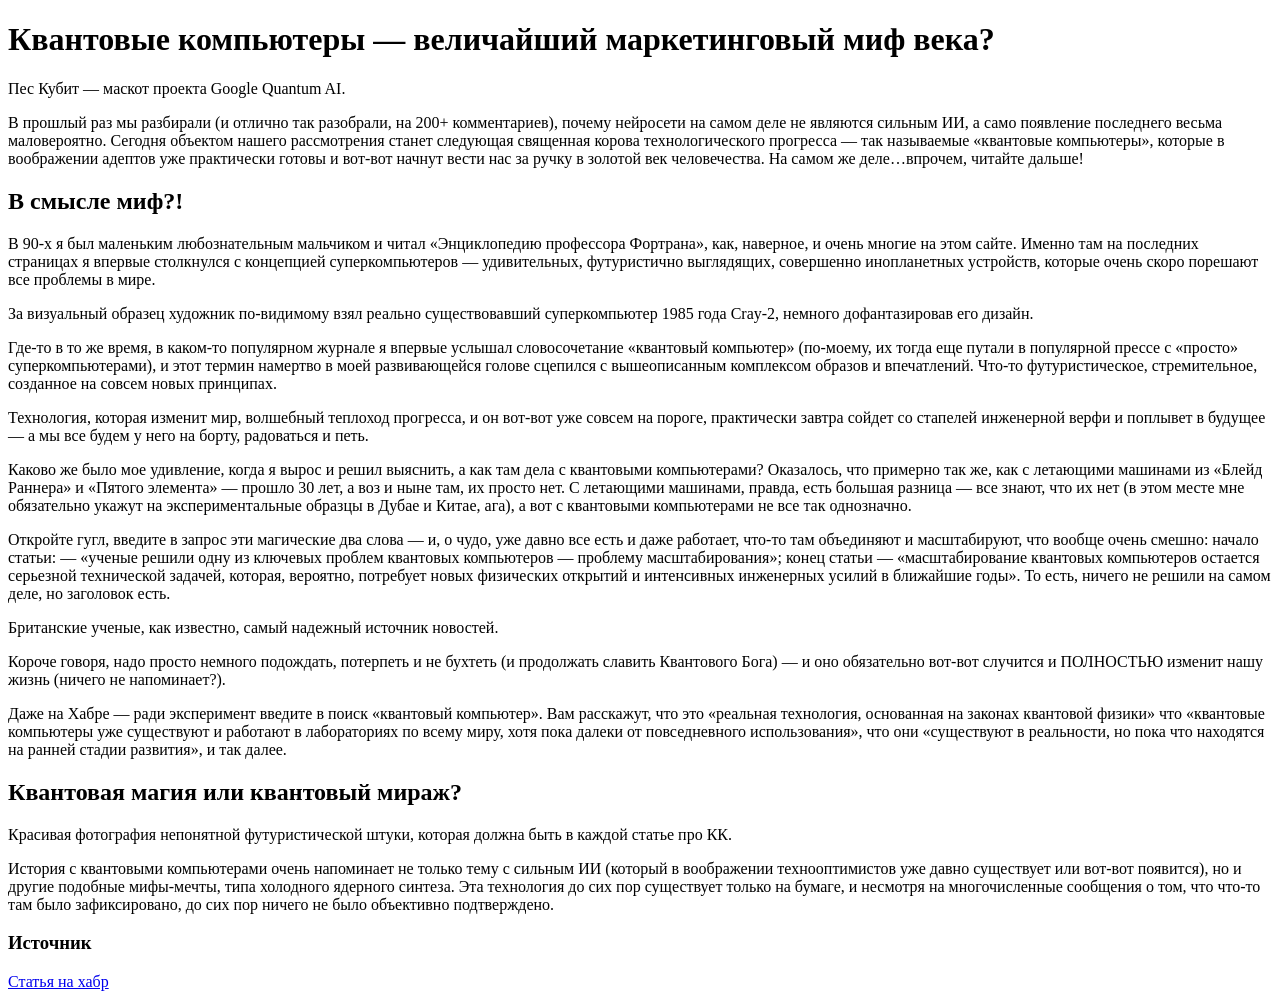
==== index.html @ 7653db8a "кт1" ====
<!DOCTYPE html>
<html lang="en">

<head>
    <meta charset="UTF-8">
    <meta name="viewport" content="width=device-width, initial-scale=1.0">
    <title>Квантовые компьютеры — величайший маркетинговый миф века?</title>
</head>

<body>
    <h1>Квантовые компьютеры — величайший маркетинговый миф века?</h1>
    <p>Пес Кубит — маскот проекта Google Quantum AI.
        <img src="https://habrastorage.org/r/w1560/getpro/habr/upload_files/17c/0e9/f28/17c0e9f281406f726b5bbf9d22a0d4f9.png"
            alt="">
    </p>
    <p>В прошлый раз мы разбирали (и отлично так разобрали, на 200+ комментариев), почему нейросети на самом деле не
        являются сильным ИИ, а само появление последнего весьма маловероятно. Сегодня объектом нашего рассмотрения
        станет следующая священная корова технологического прогресса — так называемые «квантовые компьютеры», которые в
        воображении адептов уже практически готовы и вот-вот начнут вести нас за ручку в золотой век человечества. На
        самом же деле…впрочем, читайте дальше! </p>
    <h2>В смысле миф?!</h2>
    <p>В 90-х я был маленьким любознательным мальчиком и читал «Энциклопедию профессора Фортрана», как, наверное, и
        очень многие на этом сайте. Именно там на последних страницах я впервые столкнулся с концепцией суперкомпьютеров
        — удивительных, футуристично выглядящих, совершенно инопланетных устройств, которые очень скоро порешают все
        проблемы в мире.
    </p>
    <p><img src="https://habrastorage.org/r/w1560/getpro/habr/upload_files/fda/ee0/f52/fdaee0f5239f478772367f78c48e410a.png"
            alt="">За визуальный образец художник по-видимому взял реально существовавший суперкомпьютер 1985 года
        Cray-2, немного дофантазировав его дизайн.</p>
    <p>Где-то в то же время, в каком-то популярном журнале я впервые услышал словосочетание «квантовый компьютер»
        (по-моему, их тогда еще путали в популярной прессе с «просто» суперкомпьютерами), и этот термин намертво в моей
        развивающейся голове сцепился с вышеописанным комплексом образов и впечатлений. Что-то футуристическое,
        стремительное, созданное на совсем новых принципах.</p>
    <p>Технология, которая изменит мир, волшебный теплоход прогресса, и он вот-вот уже совсем на пороге, практически
        завтра сойдет со стапелей инженерной верфи и поплывет в будущее — а мы все будем у него на борту, радоваться и
        петь.</p>
    <p>Каково же было мое удивление, когда я вырос и решил выяснить, а как там дела с квантовыми компьютерами?
        Оказалось, что примерно так же, как с летающими машинами из «Блейд Раннера» и «Пятого элемента» — прошло 30 лет,
        а воз и ныне там, их просто нет. С летающими машинами, правда, есть большая разница — все знают, что их нет (в
        этом месте мне обязательно укажут на экспериментальные образцы в Дубае и Китае, ага), а вот с квантовыми
        компьютерами не все так однозначно.</p>
    <p>Откройте гугл, введите в запрос эти магические два слова — и, о чудо, уже давно все есть и даже работает, что-то
        там объединяют и масштабируют, что вообще очень смешно: начало статьи: — «ученые решили одну из ключевых проблем
        квантовых компьютеров — проблему масштабирования»; конец статьи — «масштабирование квантовых компьютеров
        остается серьезной технической задачей, которая, вероятно, потребует новых физических открытий и интенсивных
        инженерных усилий в ближайшие годы». То есть, ничего не решили на самом деле, но заголовок есть.</p>
    <p><img src="https://habrastorage.org/r/w1560/getpro/habr/upload_files/998/a1f/ade/998a1fade30bd93b6a8f1bf52e4293b5.png"
            alt="">Британские ученые, как известно, самый надежный источник новостей.</p>
    <p>Короче говоря, надо просто немного подождать, потерпеть и не бухтеть (и продолжать славить Квантового Бога) — и
        оно обязательно вот-вот случится и ПОЛНОСТЬЮ изменит нашу жизнь (ничего не напоминает?).</p>
    <p>Даже на Хабре — ради эксперимент введите в поиск «квантовый компьютер». Вам расскажут, что это «реальная
        технология, основанная на законах квантовой физики» что «квантовые компьютеры уже существуют и работают в
        лабораториях по всему миру, хотя пока далеки от повседневного использования», что они «существуют в реальности,
        но пока что находятся на ранней стадии развития», и так далее.</p>
    <h2>Квантовая магия или квантовый мираж?</h2>
    <p><img src="https://habrastorage.org/r/w1560/getpro/habr/upload_files/e3d/b0e/079/e3db0e0792d941aab88fd5722ee96805.png"
            alt="">Красивая фотография непонятной футуристической штуки, которая должна быть в каждой статье про КК.</p>
    <p>История с квантовыми компьютерами очень напоминает не только тему с сильным ИИ (который в воображении
        технооптимистов уже давно существует или вот-вот появится), но и другие подобные мифы-мечты, типа холодного
        ядерного синтеза. Эта технология до сих пор существует только на бумаге, и несмотря на многочисленные сообщения
        о том, что что-то там было зафиксировано, до сих пор ничего не было объективно подтверждено.</p>
    <h3>Источник</h3>
    <a href="https://habr.com/ru/companies/ddosguard/articles/912946/">Статья на хабр</a>
</body>

</html>
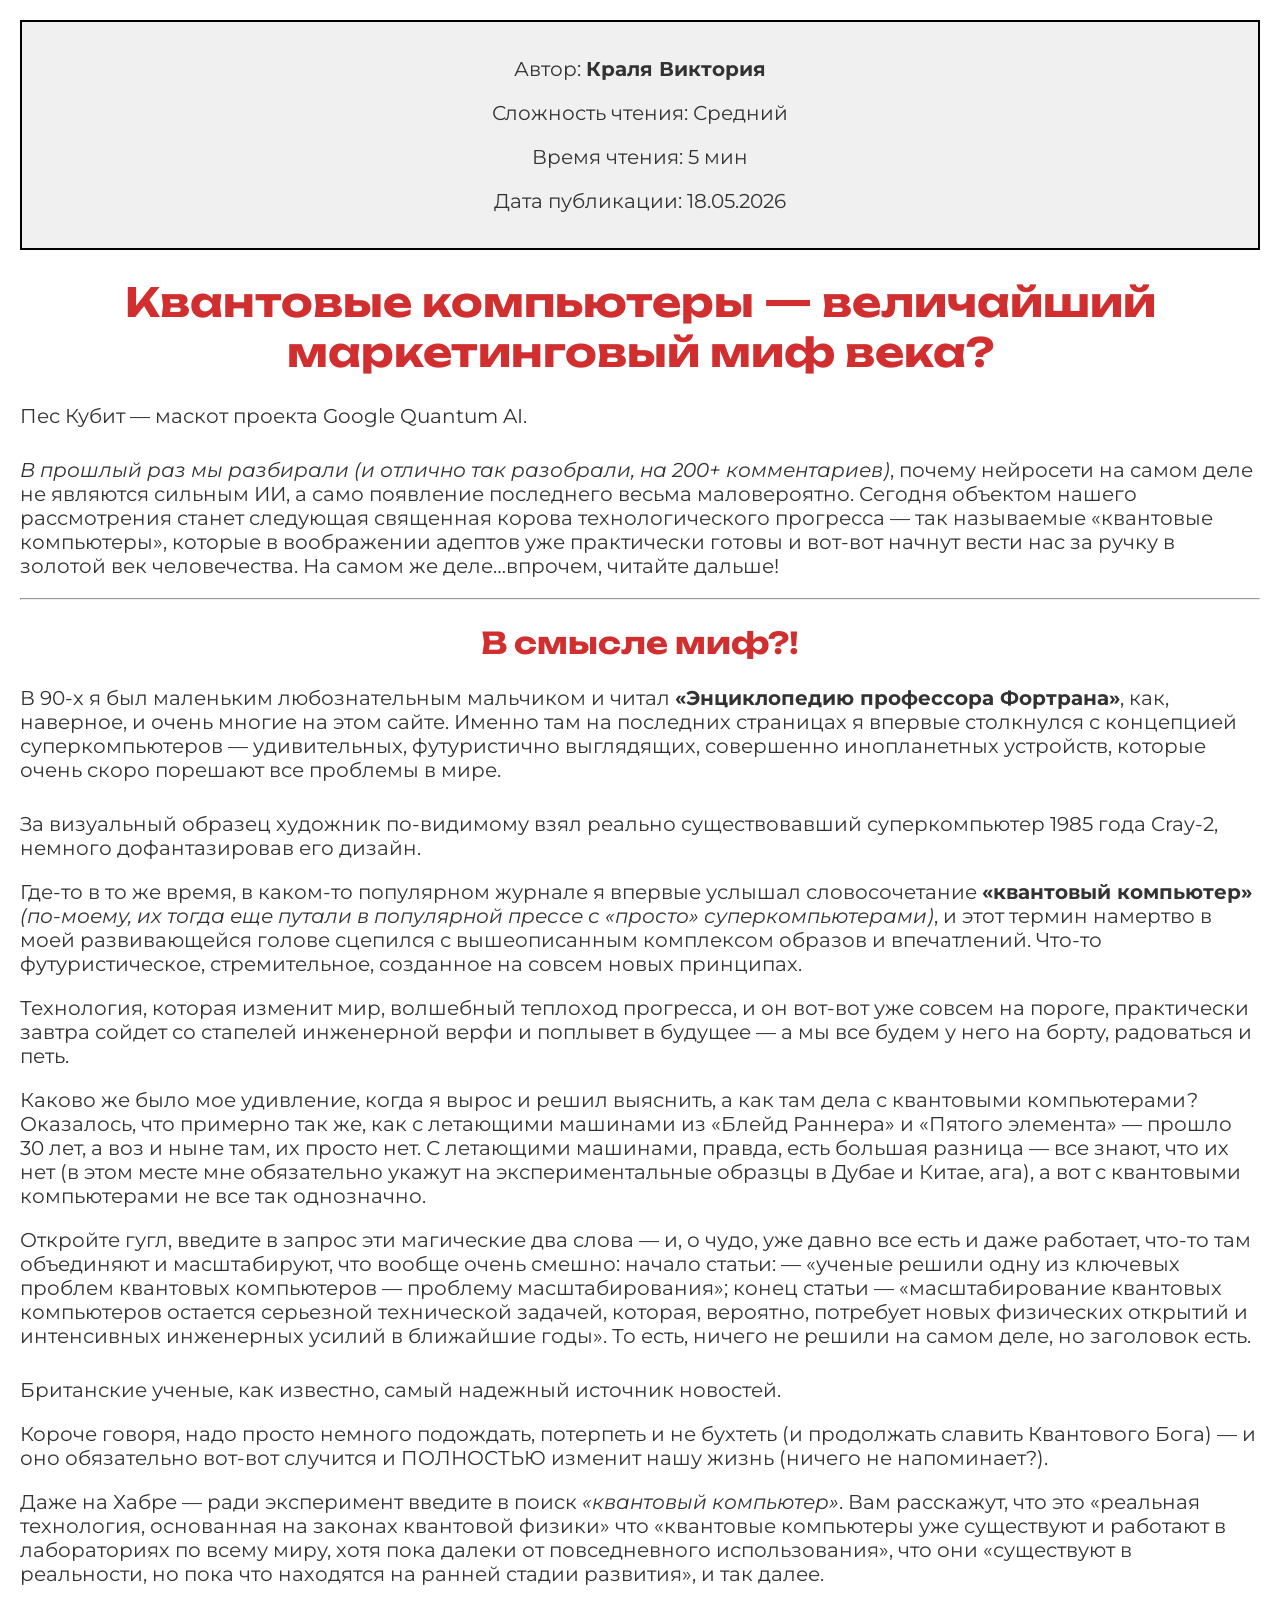
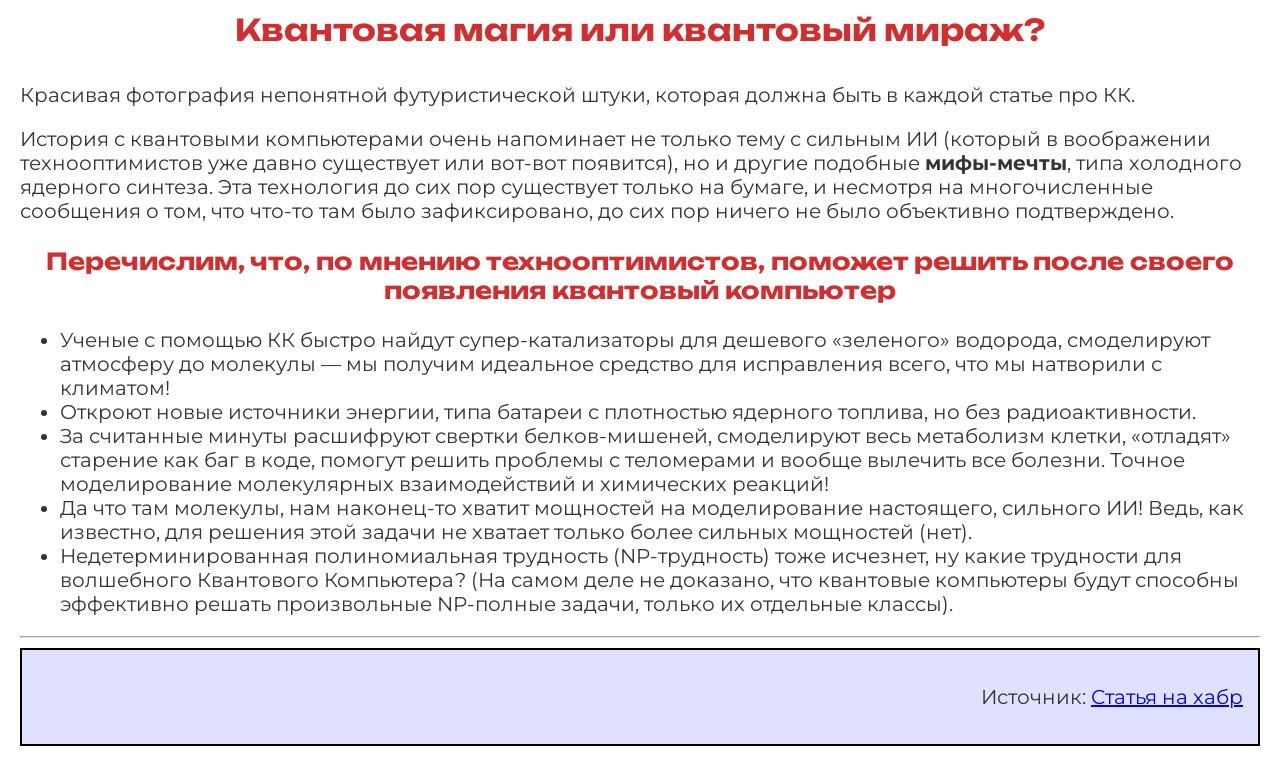
==== commit 9ff30aa7: "кт2" ====
--- a/index.html
+++ b/index.html
@@ -5,21 +5,75 @@
     <meta charset="UTF-8">
     <meta name="viewport" content="width=device-width, initial-scale=1.0">
     <title>Квантовые компьютеры — величайший маркетинговый миф века?</title>
+    <link rel="preconnect" href="https://fonts.googleapis.com">
+    <link rel="preconnect" href="https://fonts.gstatic.com" crossorigin>
+    <link
+        href="https://fonts.googleapis.com/css2?family=Montserrat:ital,wght@0,100..900;1,100..900&family=Unbounded:wght@200..900&display=swap"
+        rel="stylesheet">
+
+    <style>
+        body {
+            background-image: url('https://img.magnific.com/free-vector/abstract-seamless-geometric-shape-lines-pattern-design-background_84443-23990.jpg');
+            background-repeat: repeat;
+            font-family: 'Montserrat', sans-serif;
+            font-size: 20px;
+            color: #333;
+            margin: 0;
+            padding: 20px;
+        }
+        h1,
+        h2,
+        h3 {
+            font-family: 'Unbounded';
+            text-align: center;
+            color: #d12f2f;
+        }
+        header {
+            background-color: #f0f0f0;
+            padding: 15px;
+            text-align: center;
+            border: 2px solid black;
+        }
+        footer {
+            background-color: #e0e0ff;
+            padding: 15px;
+            text-align: right;
+            border: 2px solid black;
+        }
+        img {
+            max-width: 100%;
+            display: block;
+            margin: 10px auto;
+        }
+        .content {
+            background-color: white;
+            padding: 20px;
+        }
+    </style>
 </head>
 
 <body>
+    <header>
+        <p>Автор: <strong>Краля Виктория</strong></p>
+        <p>Сложность чтения: Средний</p>
+        <p>Время чтения: 5 мин</p>
+        <p>Дата публикации: 18.05.2026</p>
+    </header>
     <h1>Квантовые компьютеры — величайший маркетинговый миф века?</h1>
     <p>Пес Кубит — маскот проекта Google Quantum AI.
         <img src="https://habrastorage.org/r/w1560/getpro/habr/upload_files/17c/0e9/f28/17c0e9f281406f726b5bbf9d22a0d4f9.png"
             alt="">
     </p>
-    <p>В прошлый раз мы разбирали (и отлично так разобрали, на 200+ комментариев), почему нейросети на самом деле не
+    <p><i>В прошлый раз мы разбирали (и отлично так разобрали, на 200+ комментариев)</i>, почему нейросети на самом деле
+        не
         являются сильным ИИ, а само появление последнего весьма маловероятно. Сегодня объектом нашего рассмотрения
         станет следующая священная корова технологического прогресса — так называемые «квантовые компьютеры», которые в
         воображении адептов уже практически готовы и вот-вот начнут вести нас за ручку в золотой век человечества. На
         самом же деле…впрочем, читайте дальше! </p>
+    <hr>
     <h2>В смысле миф?!</h2>
-    <p>В 90-х я был маленьким любознательным мальчиком и читал «Энциклопедию профессора Фортрана», как, наверное, и
+    <p>В 90-х я был маленьким любознательным мальчиком и читал <strong>«Энциклопедию профессора Фортрана»</strong>, как,
+        наверное, и
         очень многие на этом сайте. Именно там на последних страницах я впервые столкнулся с концепцией суперкомпьютеров
         — удивительных, футуристично выглядящих, совершенно инопланетных устройств, которые очень скоро порешают все
         проблемы в мире.
@@ -27,10 +81,13 @@
     <p><img src="https://habrastorage.org/r/w1560/getpro/habr/upload_files/fda/ee0/f52/fdaee0f5239f478772367f78c48e410a.png"
             alt="">За визуальный образец художник по-видимому взял реально существовавший суперкомпьютер 1985 года
         Cray-2, немного дофантазировав его дизайн.</p>
-    <p>Где-то в то же время, в каком-то популярном журнале я впервые услышал словосочетание «квантовый компьютер»
-        (по-моему, их тогда еще путали в популярной прессе с «просто» суперкомпьютерами), и этот термин намертво в моей
+    <p>Где-то в то же время, в каком-то популярном журнале я впервые услышал словосочетание <strong>«квантовый
+            компьютер»</strong>
+        <i>(по-моему, их тогда еще путали в популярной прессе с «просто» суперкомпьютерами)</i>, и этот термин намертво
+        в моей
         развивающейся голове сцепился с вышеописанным комплексом образов и впечатлений. Что-то футуристическое,
-        стремительное, созданное на совсем новых принципах.</p>
+        стремительное, созданное на совсем новых принципах.
+    </p>
     <p>Технология, которая изменит мир, волшебный теплоход прогресса, и он вот-вот уже совсем на пороге, практически
         завтра сойдет со стапелей инженерной верфи и поплывет в будущее — а мы все будем у него на борту, радоваться и
         петь.</p>
@@ -48,7 +105,7 @@
             alt="">Британские ученые, как известно, самый надежный источник новостей.</p>
     <p>Короче говоря, надо просто немного подождать, потерпеть и не бухтеть (и продолжать славить Квантового Бога) — и
         оно обязательно вот-вот случится и ПОЛНОСТЬЮ изменит нашу жизнь (ничего не напоминает?).</p>
-    <p>Даже на Хабре — ради эксперимент введите в поиск «квантовый компьютер». Вам расскажут, что это «реальная
+    <p>Даже на Хабре — ради эксперимент введите в поиск <i>«квантовый компьютер»</i>. Вам расскажут, что это «реальная
         технология, основанная на законах квантовой физики» что «квантовые компьютеры уже существуют и работают в
         лабораториях по всему миру, хотя пока далеки от повседневного использования», что они «существуют в реальности,
         но пока что находятся на ранней стадии развития», и так далее.</p>
@@ -56,11 +113,28 @@
     <p><img src="https://habrastorage.org/r/w1560/getpro/habr/upload_files/e3d/b0e/079/e3db0e0792d941aab88fd5722ee96805.png"
             alt="">Красивая фотография непонятной футуристической штуки, которая должна быть в каждой статье про КК.</p>
     <p>История с квантовыми компьютерами очень напоминает не только тему с сильным ИИ (который в воображении
-        технооптимистов уже давно существует или вот-вот появится), но и другие подобные мифы-мечты, типа холодного
+        технооптимистов уже давно существует или вот-вот появится), но и другие подобные <strong>мифы-мечты</strong>,
+        типа холодного
         ядерного синтеза. Эта технология до сих пор существует только на бумаге, и несмотря на многочисленные сообщения
         о том, что что-то там было зафиксировано, до сих пор ничего не было объективно подтверждено.</p>
-    <h3>Источник</h3>
-    <a href="https://habr.com/ru/companies/ddosguard/articles/912946/">Статья на хабр</a>
+    <h3>Перечислим, что, по мнению технооптимистов, поможет решить после своего появления квантовый компьютер</h3>
+    <ul>
+        <li>Ученые с помощью КК быстро найдут супер‑катализаторы для дешевого «зеленого» водорода, смоделируют атмосферу
+            до молекулы — мы получим идеальное средство для исправления всего, что мы натворили с климатом! </li>
+        <li>Откроют новые источники энергии, типа батареи с плотностью ядерного топлива, но без радиоактивности.</li>
+        <li>За считанные минуты расшифруют свертки белков‑мишеней, смоделируют весь метаболизм клетки, «отладят»
+            старение как баг в коде, помогут решить проблемы с теломерами и вообще вылечить все болезни. Точное
+            моделирование молекулярных взаимодействий и химических реакций!</li>
+        <li>Да что там молекулы, нам наконец-то хватит мощностей на моделирование настоящего, сильного ИИ! Ведь, как
+            известно, для решения этой задачи не хватает только более сильных мощностей (нет).</li>
+        <li>Недетерминированная полиномиальная трудность (NP-трудность) тоже исчезнет, ну какие трудности для волшебного
+            Квантового Компьютера? (На самом деле не доказано, что квантовые компьютеры будут способны эффективно решать
+            произвольные NP‑полные задачи, только их отдельные классы).</li>
+    </ul>
+    <hr>
+    <footer>
+        <p>Источник: <a href="https://habr.com/ru/companies/ddosguard/articles/912946/">Статья на хабр</a></p>
+    </footer>
 </body>
 
 </html>
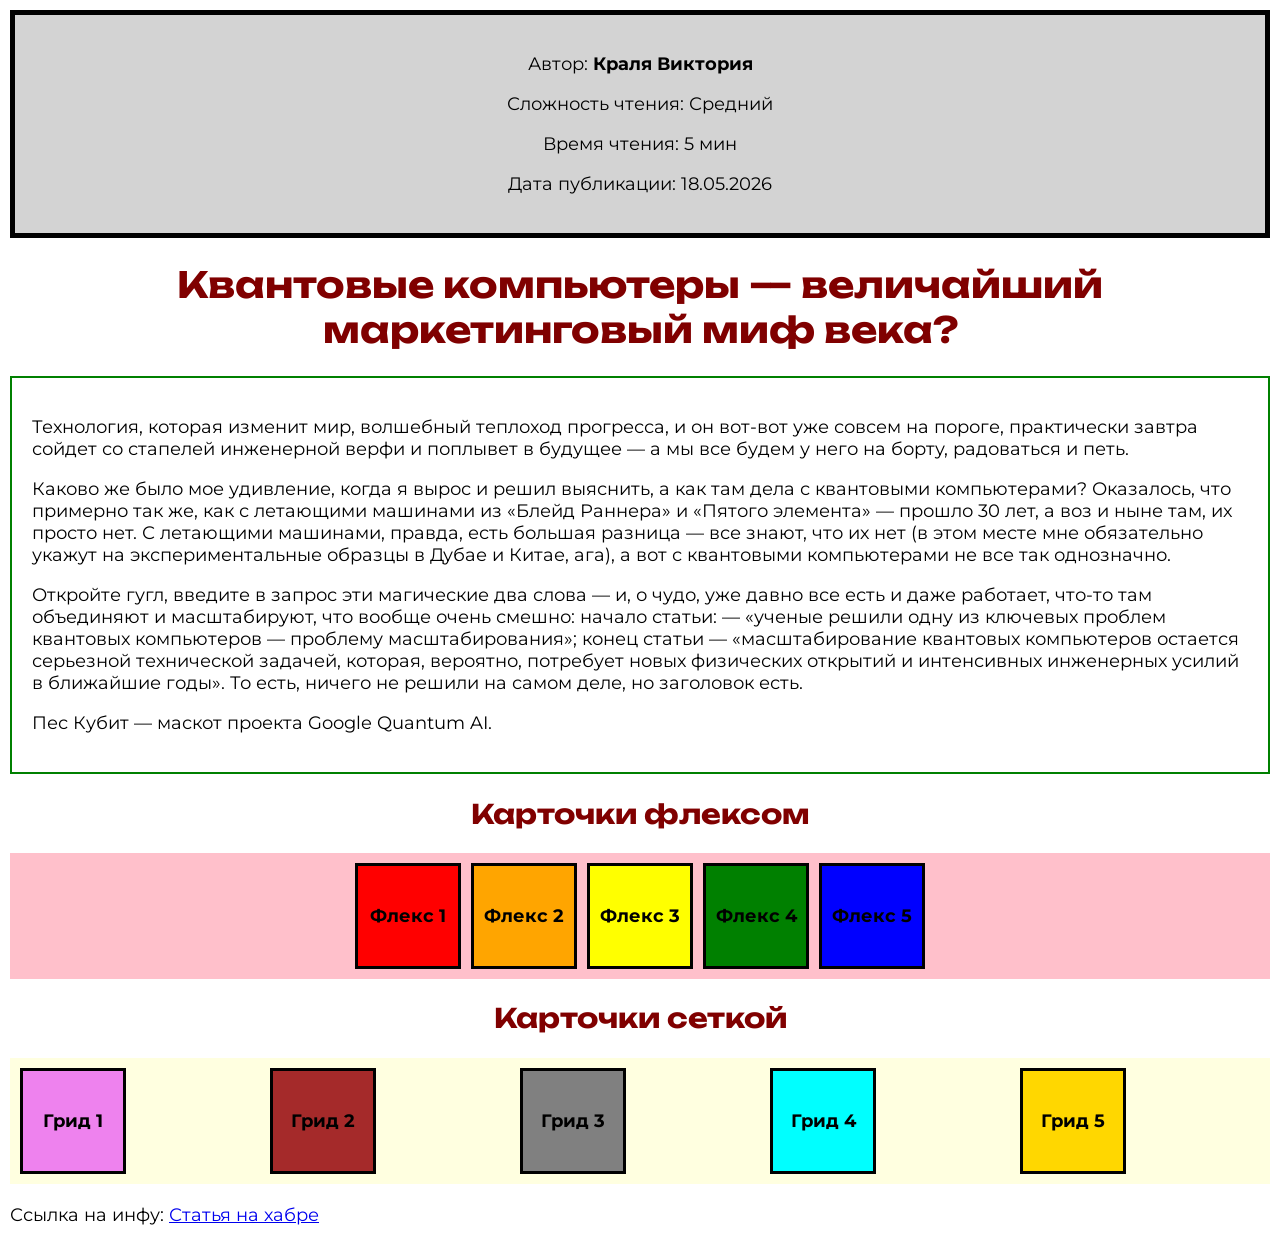
==== commit f6eb4aa4: "кт3" ====
--- a/index.html
+++ b/index.html
@@ -8,133 +8,182 @@
     <link rel="preconnect" href="https://fonts.googleapis.com">
     <link rel="preconnect" href="https://fonts.gstatic.com" crossorigin>
     <link
-        href="https://fonts.googleapis.com/css2?family=Montserrat:ital,wght@0,100..900;1,100..900&family=Unbounded:wght@200..900&display=swap"
+        href="https://fonts.googleapis.com/css2?family=Montserrat:wght@400;700&family=Unbounded:wght@400;700&display=swap"
         rel="stylesheet">
 
     <style>
         body {
             background-image: url('https://img.magnific.com/free-vector/abstract-seamless-geometric-shape-lines-pattern-design-background_84443-23990.jpg');
-            background-repeat: repeat;
             font-family: 'Montserrat', sans-serif;
-            font-size: 20px;
-            color: #333;
+            font-size: 18px;
             margin: 0;
-            padding: 20px;
+            padding: 10px;
         }
+
         h1,
-        h2,
-        h3 {
+        h2 {
             font-family: 'Unbounded';
             text-align: center;
-            color: #d12f2f;
+            color: maroon;
         }
-        header {
-            background-color: #f0f0f0;
-            padding: 15px;
+
+        .shapka {
+            background-color: lightgrey;
+            padding: 20px;
             text-align: center;
-            border: 2px solid black;
+            border: 5px solid black;
         }
-        footer {
-            background-color: #e0e0ff;
-            padding: 15px;
+
+        .footer {
+            background-color: lightblue;
+            padding: 20px;
             text-align: right;
-            border: 2px solid black;
+            border: 5px solid black;
         }
-        img {
-            max-width: 100%;
-            display: block;
-            margin: 10px auto;
+
+        .cvet5 {
+            background-color: blue;
         }
-        .content {
+
+        .blokflex {
+            display: flex;
+            background-color: pink;
+            padding: 10px;
+            justify-content: center;
+            gap: 10px;
+            margin-bottom: 20px;
+        }
+
+        .cvet1 {
+            background-color: red;
+        }
+
+        .kvadrat {
+            width: 100px;
+            height: 100px;
+            border: 3px solid black;
+            display: flex;
+            align-items: center;
+            justify-content: center;
+            text-align: center;
+            font-weight: bold;
+        }
+
+        .cvet9 {
+            background-color: cyan;
+        }
+
+        .statya {
             background-color: white;
             padding: 20px;
+            margin-top: 20px;
+            margin-bottom: 20px;
+            border: 2px solid green;
+        }
+
+        .cvet2 {
+            background-color: orange;
+        }
+
+        img {
+            max-width: 400px;
+            display: block;
+            margin: 0 auto;
+        }
+
+        .cvet6 {
+            background-color: violet;
+        }
+
+        .bloksetka {
+            display: grid;
+            grid-template-columns: 1fr 1fr 1fr 1fr 1fr;
+            background-color: lightyellow;
+            padding: 10px;
+            gap: 10px;
+            margin-bottom: 20px;
+        }
+
+        .cvet3 {
+            background-color: yellow;
+        }
+
+        .cvet8 {
+            background-color: grey;
+        }
+
+        .cvet4 {
+            background-color: green;
+        }
+
+        .cvet10 {
+            background-color: gold;
+        }
+
+        .cvet7 {
+            background-color: brown;
         }
     </style>
 </head>
 
 <body>
-    <header>
+
+    <div class="shapka">
         <p>Автор: <strong>Краля Виктория</strong></p>
         <p>Сложность чтения: Средний</p>
         <p>Время чтения: 5 мин</p>
         <p>Дата публикации: 18.05.2026</p>
-    </header>
+    </div>
+
     <h1>Квантовые компьютеры — величайший маркетинговый миф века?</h1>
-    <p>Пес Кубит — маскот проекта Google Quantum AI.
-        <img src="https://habrastorage.org/r/w1560/getpro/habr/upload_files/17c/0e9/f28/17c0e9f281406f726b5bbf9d22a0d4f9.png"
-            alt="">
-    </p>
-    <p><i>В прошлый раз мы разбирали (и отлично так разобрали, на 200+ комментариев)</i>, почему нейросети на самом деле
-        не
-        являются сильным ИИ, а само появление последнего весьма маловероятно. Сегодня объектом нашего рассмотрения
-        станет следующая священная корова технологического прогресса — так называемые «квантовые компьютеры», которые в
-        воображении адептов уже практически готовы и вот-вот начнут вести нас за ручку в золотой век человечества. На
-        самом же деле…впрочем, читайте дальше! </p>
-    <hr>
-    <h2>В смысле миф?!</h2>
-    <p>В 90-х я был маленьким любознательным мальчиком и читал <strong>«Энциклопедию профессора Фортрана»</strong>, как,
-        наверное, и
-        очень многие на этом сайте. Именно там на последних страницах я впервые столкнулся с концепцией суперкомпьютеров
-        — удивительных, футуристично выглядящих, совершенно инопланетных устройств, которые очень скоро порешают все
-        проблемы в мире.
-    </p>
-    <p><img src="https://habrastorage.org/r/w1560/getpro/habr/upload_files/fda/ee0/f52/fdaee0f5239f478772367f78c48e410a.png"
-            alt="">За визуальный образец художник по-видимому взял реально существовавший суперкомпьютер 1985 года
-        Cray-2, немного дофантазировав его дизайн.</p>
-    <p>Где-то в то же время, в каком-то популярном журнале я впервые услышал словосочетание <strong>«квантовый
-            компьютер»</strong>
-        <i>(по-моему, их тогда еще путали в популярной прессе с «просто» суперкомпьютерами)</i>, и этот термин намертво
-        в моей
-        развивающейся голове сцепился с вышеописанным комплексом образов и впечатлений. Что-то футуристическое,
-        стремительное, созданное на совсем новых принципах.
-    </p>
-    <p>Технология, которая изменит мир, волшебный теплоход прогресса, и он вот-вот уже совсем на пороге, практически
-        завтра сойдет со стапелей инженерной верфи и поплывет в будущее — а мы все будем у него на борту, радоваться и
-        петь.</p>
-    <p>Каково же было мое удивление, когда я вырос и решил выяснить, а как там дела с квантовыми компьютерами?
-        Оказалось, что примерно так же, как с летающими машинами из «Блейд Раннера» и «Пятого элемента» — прошло 30 лет,
-        а воз и ныне там, их просто нет. С летающими машинами, правда, есть большая разница — все знают, что их нет (в
-        этом месте мне обязательно укажут на экспериментальные образцы в Дубае и Китае, ага), а вот с квантовыми
-        компьютерами не все так однозначно.</p>
-    <p>Откройте гугл, введите в запрос эти магические два слова — и, о чудо, уже давно все есть и даже работает, что-то
-        там объединяют и масштабируют, что вообще очень смешно: начало статьи: — «ученые решили одну из ключевых проблем
-        квантовых компьютеров — проблему масштабирования»; конец статьи — «масштабирование квантовых компьютеров
-        остается серьезной технической задачей, которая, вероятно, потребует новых физических открытий и интенсивных
-        инженерных усилий в ближайшие годы». То есть, ничего не решили на самом деле, но заголовок есть.</p>
-    <p><img src="https://habrastorage.org/r/w1560/getpro/habr/upload_files/998/a1f/ade/998a1fade30bd93b6a8f1bf52e4293b5.png"
-            alt="">Британские ученые, как известно, самый надежный источник новостей.</p>
-    <p>Короче говоря, надо просто немного подождать, потерпеть и не бухтеть (и продолжать славить Квантового Бога) — и
-        оно обязательно вот-вот случится и ПОЛНОСТЬЮ изменит нашу жизнь (ничего не напоминает?).</p>
-    <p>Даже на Хабре — ради эксперимент введите в поиск <i>«квантовый компьютер»</i>. Вам расскажут, что это «реальная
-        технология, основанная на законах квантовой физики» что «квантовые компьютеры уже существуют и работают в
-        лабораториях по всему миру, хотя пока далеки от повседневного использования», что они «существуют в реальности,
-        но пока что находятся на ранней стадии развития», и так далее.</p>
-    <h2>Квантовая магия или квантовый мираж?</h2>
-    <p><img src="https://habrastorage.org/r/w1560/getpro/habr/upload_files/e3d/b0e/079/e3db0e0792d941aab88fd5722ee96805.png"
-            alt="">Красивая фотография непонятной футуристической штуки, которая должна быть в каждой статье про КК.</p>
-    <p>История с квантовыми компьютерами очень напоминает не только тему с сильным ИИ (который в воображении
-        технооптимистов уже давно существует или вот-вот появится), но и другие подобные <strong>мифы-мечты</strong>,
-        типа холодного
-        ядерного синтеза. Эта технология до сих пор существует только на бумаге, и несмотря на многочисленные сообщения
-        о том, что что-то там было зафиксировано, до сих пор ничего не было объективно подтверждено.</p>
-    <h3>Перечислим, что, по мнению технооптимистов, поможет решить после своего появления квантовый компьютер</h3>
-    <ul>
-        <li>Ученые с помощью КК быстро найдут супер‑катализаторы для дешевого «зеленого» водорода, смоделируют атмосферу
-            до молекулы — мы получим идеальное средство для исправления всего, что мы натворили с климатом! </li>
-        <li>Откроют новые источники энергии, типа батареи с плотностью ядерного топлива, но без радиоактивности.</li>
-        <li>За считанные минуты расшифруют свертки белков‑мишеней, смоделируют весь метаболизм клетки, «отладят»
-            старение как баг в коде, помогут решить проблемы с теломерами и вообще вылечить все болезни. Точное
-            моделирование молекулярных взаимодействий и химических реакций!</li>
-        <li>Да что там молекулы, нам наконец-то хватит мощностей на моделирование настоящего, сильного ИИ! Ведь, как
-            известно, для решения этой задачи не хватает только более сильных мощностей (нет).</li>
-        <li>Недетерминированная полиномиальная трудность (NP-трудность) тоже исчезнет, ну какие трудности для волшебного
-            Квантового Компьютера? (На самом деле не доказано, что квантовые компьютеры будут способны эффективно решать
-            произвольные NP‑полные задачи, только их отдельные классы).</li>
-    </ul>
-    <hr>
+
+    <div class="statya">
+        <p>Технология, которая изменит мир, волшебный теплоход прогресса, и он вот-вот уже совсем на пороге, практически
+            завтра сойдет со стапелей инженерной верфи и поплывет в будущее — а мы все будем у него на борту, радоваться
+            и
+            петь.</p>
+        <p>Каково же было мое удивление, когда я вырос и решил выяснить, а как там дела с квантовыми компьютерами?
+            Оказалось, что примерно так же, как с летающими машинами из «Блейд Раннера» и «Пятого элемента» — прошло 30
+            лет,
+            а воз и ныне там, их просто нет. С летающими машинами, правда, есть большая разница — все знают, что их нет
+            (в
+            этом месте мне обязательно укажут на экспериментальные образцы в Дубае и Китае, ага), а вот с квантовыми
+            компьютерами не все так однозначно.</p>
+        <p>Откройте гугл, введите в запрос эти магические два слова — и, о чудо, уже давно все есть и даже работает,
+            что-то
+            там объединяют и масштабируют, что вообще очень смешно: начало статьи: — «ученые решили одну из ключевых
+            проблем
+            квантовых компьютеров — проблему масштабирования»; конец статьи — «масштабирование квантовых компьютеров
+            остается серьезной технической задачей, которая, вероятно, потребует новых физических открытий и интенсивных
+            инженерных усилий в ближайшие годы». То есть, ничего не решили на самом деле, но заголовок есть.</p>
+        <p>Пес Кубит — маскот проекта Google Quantum AI.
+            <img src="https://habrastorage.org/r/w1560/getpro/habr/upload_files/17c/0e9/f28/17c0e9f281406f726b5bbf9d22a0d4f9.png"
+                alt="">
+        </p>
+    </div>
+
+    <h2>Карточки флексом</h2>
+    <div class="blokflex">
+        <div class="kvadrat cvet1">Флекс 1</div>
+        <div class="kvadrat cvet2">Флекс 2</div>
+        <div class="kvadrat cvet3">Флекс 3</div>
+        <div class="kvadrat cvet4">Флекс 4</div>
+        <div class="kvadrat cvet5">Флекс 5</div>
+    </div>
+
+    <h2>Карточки сеткой</h2>
+    <div class="bloksetka">
+        <div class="kvadrat cvet6">Грид 1</div>
+        <div class="kvadrat cvet7">Грид 2</div>
+        <div class="kvadrat cvet8">Грид 3</div>
+        <div class="kvadrat cvet9">Грид 4</div>
+        <div class="kvadrat cvet10">Грид 5</div>
+    </div>
+
     <footer>
-        <p>Источник: <a href="https://habr.com/ru/companies/ddosguard/articles/912946/">Статья на хабр</a></p>
+        <p>Ссылка на инфу: <a href="https://habr.com/ru/companies/ddosguard/articles/912946/">Статья на хабре</a></p>
     </footer>
+
 </body>
 
 </html>
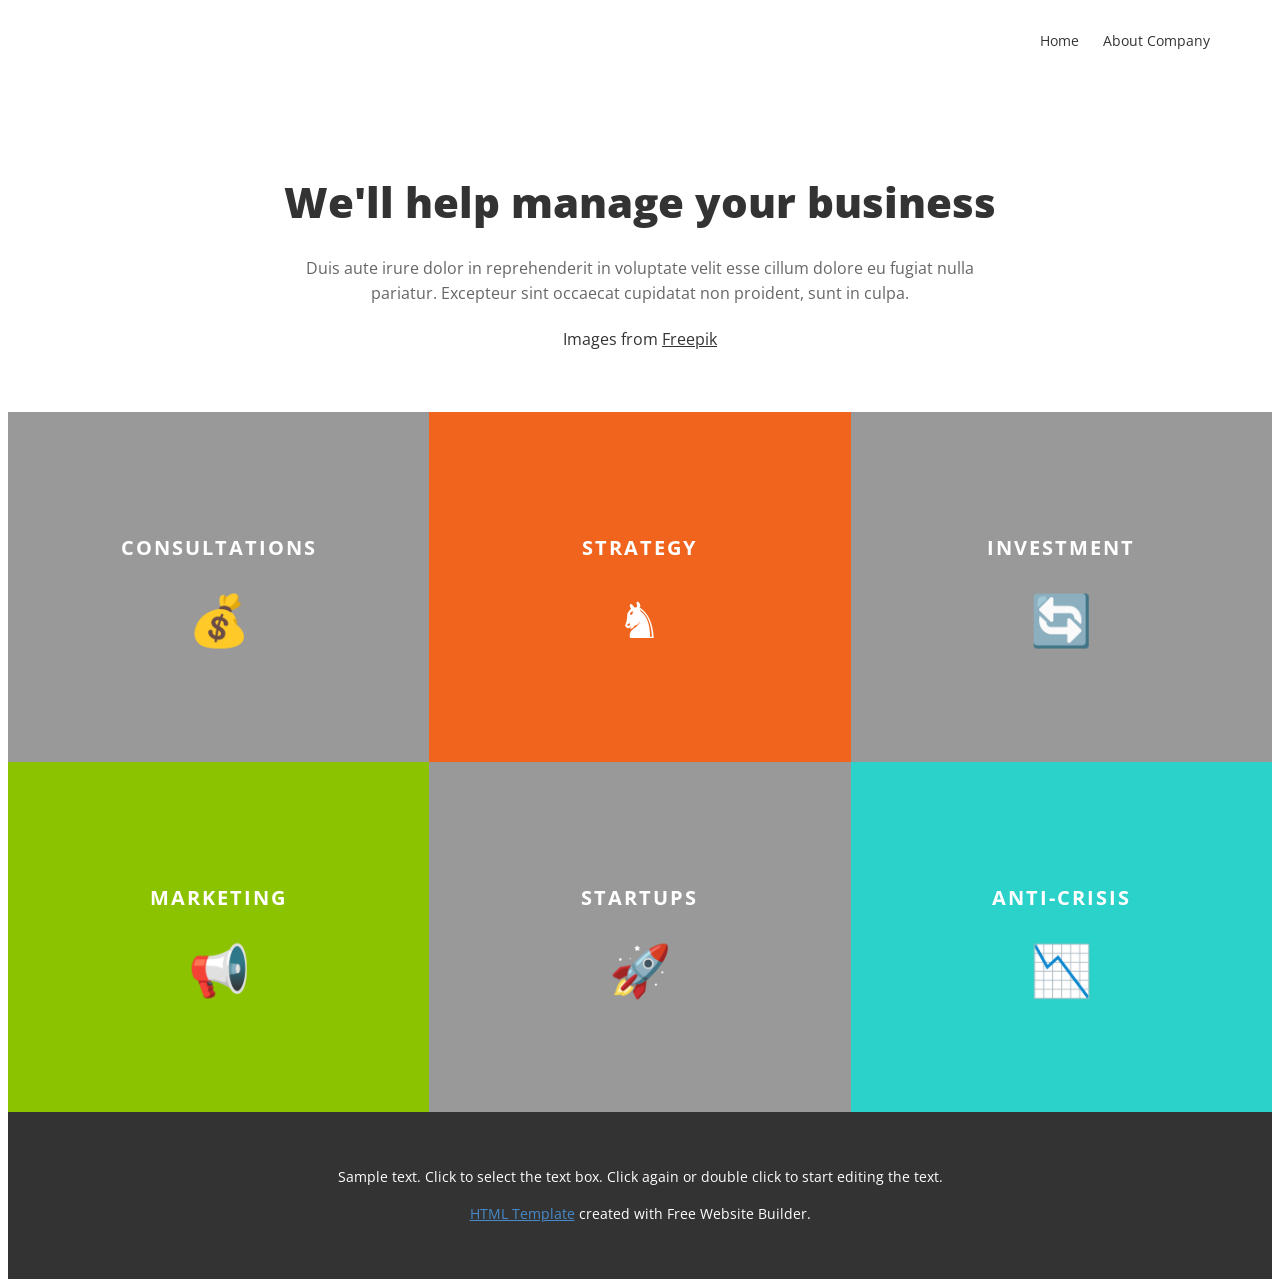
==== commit 367bbf27: "кт5 (потому что кт4 это сам гит)" ====
--- a/index.html
+++ b/index.html
@@ -1,187 +1,83 @@
 <!DOCTYPE html>
-<html lang="en">
+<html lang="ru">
 
 <head>
     <meta charset="UTF-8">
     <meta name="viewport" content="width=device-width, initial-scale=1.0">
-    <title>Квантовые компьютеры — величайший маркетинговый миф века?</title>
-    <link rel="preconnect" href="https://fonts.googleapis.com">
-    <link rel="preconnect" href="https://fonts.gstatic.com" crossorigin>
-    <link
-        href="https://fonts.googleapis.com/css2?family=Montserrat:wght@400;700&family=Unbounded:wght@400;700&display=swap"
-        rel="stylesheet">
-
-    <style>
-        body {
-            background-image: url('https://img.magnific.com/free-vector/abstract-seamless-geometric-shape-lines-pattern-design-background_84443-23990.jpg');
-            font-family: 'Montserrat', sans-serif;
-            font-size: 18px;
-            margin: 0;
-            padding: 10px;
-        }
-
-        h1,
-        h2 {
-            font-family: 'Unbounded';
-            text-align: center;
-            color: maroon;
-        }
-
-        .shapka {
-            background-color: lightgrey;
-            padding: 20px;
-            text-align: center;
-            border: 5px solid black;
-        }
-
-        .footer {
-            background-color: lightblue;
-            padding: 20px;
-            text-align: right;
-            border: 5px solid black;
-        }
-
-        .cvet5 {
-            background-color: blue;
-        }
-
-        .blokflex {
-            display: flex;
-            background-color: pink;
-            padding: 10px;
-            justify-content: center;
-            gap: 10px;
-            margin-bottom: 20px;
-        }
-
-        .cvet1 {
-            background-color: red;
-        }
-
-        .kvadrat {
-            width: 100px;
-            height: 100px;
-            border: 3px solid black;
-            display: flex;
-            align-items: center;
-            justify-content: center;
-            text-align: center;
-            font-weight: bold;
-        }
-
-        .cvet9 {
-            background-color: cyan;
-        }
-
-        .statya {
-            background-color: white;
-            padding: 20px;
-            margin-top: 20px;
-            margin-bottom: 20px;
-            border: 2px solid green;
-        }
-
-        .cvet2 {
-            background-color: orange;
-        }
-
-        img {
-            max-width: 400px;
-            display: block;
-            margin: 0 auto;
-        }
-
-        .cvet6 {
-            background-color: violet;
-        }
-
-        .bloksetka {
-            display: grid;
-            grid-template-columns: 1fr 1fr 1fr 1fr 1fr;
-            background-color: lightyellow;
-            padding: 10px;
-            gap: 10px;
-            margin-bottom: 20px;
-        }
-
-        .cvet3 {
-            background-color: yellow;
-        }
-
-        .cvet8 {
-            background-color: grey;
-        }
-
-        .cvet4 {
-            background-color: green;
-        }
-
-        .cvet10 {
-            background-color: gold;
-        }
-
-        .cvet7 {
-            background-color: brown;
-        }
-    </style>
+    <title>Responsive solutions HTML Template</title>
+    <link rel="stylesheet" href="style.css">
+    <link href="https://fonts.googleapis.com/css2?family=Open+Sans:wght@400;700&display=swap" rel="stylesheet">
 </head>
 
 <body>
 
-    <div class="shapka">
-        <p>Автор: <strong>Краля Виктория</strong></p>
-        <p>Сложность чтения: Средний</p>
-        <p>Время чтения: 5 мин</p>
-        <p>Дата публикации: 18.05.2026</p>
-    </div>
+    <header class="header">
+        <div class="container header-content">
+            <a href="#" class="logo">
+                <img src="https://assets.nicepagecdn.com/d2cc3eaa/460597/images/default-logo.png" alt="">
+            </a>
+            <nav class="nav">
+                <a href="#">Home</a>
+                <a href="#">About Company</a>
+            </nav>
+        </div>
+    </header>
 
-    <h1>Квантовые компьютеры — величайший маркетинговый миф века?</h1>
+    <main>
+        <section class="hero container">
+            <h1>We'll help manage your business</h1>
+            <p>Duis aute irure dolor in reprehenderit in voluptate velit esse cillum dolore eu fugiat nulla pariatur.
+                Excepteur sint occaecat cupidatat non proident, sunt in culpa.</p>
+            <span class="credit">Images from <a href="#">Freepik</a></span>
+        </section>
 
-    <div class="statya">
-        <p>Технология, которая изменит мир, волшебный теплоход прогресса, и он вот-вот уже совсем на пороге, практически
-            завтра сойдет со стапелей инженерной верфи и поплывет в будущее — а мы все будем у него на борту, радоваться
-            и
-            петь.</p>
-        <p>Каково же было мое удивление, когда я вырос и решил выяснить, а как там дела с квантовыми компьютерами?
-            Оказалось, что примерно так же, как с летающими машинами из «Блейд Раннера» и «Пятого элемента» — прошло 30
-            лет,
-            а воз и ныне там, их просто нет. С летающими машинами, правда, есть большая разница — все знают, что их нет
-            (в
-            этом месте мне обязательно укажут на экспериментальные образцы в Дубае и Китае, ага), а вот с квантовыми
-            компьютерами не все так однозначно.</p>
-        <p>Откройте гугл, введите в запрос эти магические два слова — и, о чудо, уже давно все есть и даже работает,
-            что-то
-            там объединяют и масштабируют, что вообще очень смешно: начало статьи: — «ученые решили одну из ключевых
-            проблем
-            квантовых компьютеров — проблему масштабирования»; конец статьи — «масштабирование квантовых компьютеров
-            остается серьезной технической задачей, которая, вероятно, потребует новых физических открытий и интенсивных
-            инженерных усилий в ближайшие годы». То есть, ничего не решили на самом деле, но заголовок есть.</p>
-        <p>Пес Кубит — маскот проекта Google Quantum AI.
-            <img src="https://habrastorage.org/r/w1560/getpro/habr/upload_files/17c/0e9/f28/17c0e9f281406f726b5bbf9d22a0d4f9.png"
-                alt="">
-        </p>
-    </div>
+        <section class="grid">
+            <div class="tile image-tile"
+                style="background-image: url('https://images01.nicepage.com/c461c07a441a5d220e8feb1a/5a1cf49e99df5b63aa1508c7/fg.jpg');">
+                <div class="overlay">
+                    <h2>CONSULTATIONS</h2>
+                    <div class="icon">💰</div>
+                </div>
+            </div>
 
-    <h2>Карточки флексом</h2>
-    <div class="blokflex">
-        <div class="kvadrat cvet1">Флекс 1</div>
-        <div class="kvadrat cvet2">Флекс 2</div>
-        <div class="kvadrat cvet3">Флекс 3</div>
-        <div class="kvadrat cvet4">Флекс 4</div>
-        <div class="kvadrat cvet5">Флекс 5</div>
-    </div>
+            <div class="tile color-tile orange">
+                <h2>STRATEGY</h2>
+                <div class="icon">♞</div>
+            </div>
 
-    <h2>Карточки сеткой</h2>
-    <div class="bloksetka">
-        <div class="kvadrat cvet6">Грид 1</div>
-        <div class="kvadrat cvet7">Грид 2</div>
-        <div class="kvadrat cvet8">Грид 3</div>
-        <div class="kvadrat cvet9">Грид 4</div>
-        <div class="kvadrat cvet10">Грид 5</div>
-    </div>
+            <div class="tile image-tile"
+                style="background-image: url('https://images01.nicepage.com/c461c07a441a5d220e8feb1a/5deb6bca9f605f76b70b68e7/wewe.jpg');">
+                <div class="overlay">
+                    <h2>INVESTMENT</h2>
+                    <div class="icon">🔄</div>
+                </div>
+            </div>
 
-    <footer>
-        <p>Ссылка на инфу: <a href="https://habr.com/ru/companies/ddosguard/articles/912946/">Статья на хабре</a></p>
+            <div class="tile color-tile green">
+                <h2>MARKETING</h2>
+                <div class="icon">📢</div>
+            </div>
+
+            <div class="tile image-tile"
+                style="background-image: url('https://images03.nicepage.com/c461c07a441a5d220e8feb1a/20c62cd1e1d15e75ba2b5484/bf5831c7-be61-2575-6483-f38c1ca09a87.jpg');">
+                <div class="overlay">
+                    <h2>STARTUPS</h2>
+                    <div class="icon">🚀</div>
+                </div>
+            </div>
+
+            <div class="tile color-tile teal">
+                <h2>ANTI-CRISIS</h2>
+                <div class="icon">📉</div>
+            </div>
+        </section>
+    </main>
+
+    <footer class="footer">
+        <div class="container">
+            <p>Sample text. Click to select the text box. Click again or double click to start editing the text.</p>
+            <p><a href="#">HTML Template</a> created with Free Website Builder.</p>
+        </div>
     </footer>
 
 </body>
--- a/style.css
+++ b/style.css
@@ -0,0 +1,139 @@
+body {
+    font-family: 'Open Sans', sans-serif;
+    line-height: 1.6;
+    color: #333;
+    text-align: center;
+}
+
+.container {
+    max-width: 1140px;
+    margin: 0 auto;
+    padding: 0 20px;
+}
+
+.header {
+    padding: 20px 0;
+}
+
+.nav a:hover {
+    color: #f1641e;
+    transition: 0.3s;
+}
+
+.logo img {
+    display: block;
+    max-width: 100%;
+}
+
+.header-content {
+    display: flex;
+    justify-content: space-between;
+    align-items: center;
+}
+
+.logo {
+    font-size: 24px;
+    font-weight: bold;
+    color: #ccc;
+    text-transform: lowercase;
+}
+
+.nav a {
+    margin-left: 20px;
+    text-decoration: none;
+    color: #333;
+    font-size: 14px;
+}
+
+.hero {
+    padding: 60px 0;
+}
+
+.hero h1 {
+    font-size: 42px;
+    margin-bottom: 20px;
+    font-weight: 800;
+}
+
+.hero p {
+    max-width: 700px;
+    margin: 0 auto 20px;
+    color: #666;
+}
+
+.credit a {
+    color: #333;
+}
+
+.grid {
+    display: grid;
+    grid-template-columns: repeat(3, 1fr);
+}
+
+.tile {
+    height: 350px;
+    display: flex;
+    flex-direction: column;
+    justify-content: center;
+    align-items: center;
+    color: white;
+    position: relative;
+    overflow: hidden;
+}
+
+.tile h2 {
+    font-size: 20px;
+    letter-spacing: 2px;
+    margin-bottom: 15px;
+    z-index: 2;
+}
+
+.tile .icon {
+    font-size: 50px;
+    z-index: 2;
+}
+
+.orange { background-color: #f1641e; }
+.green { background-color: #8bc300; }
+.teal { background-color: #2ad2c9; }
+
+.image-tile {
+    background-size: cover;
+    background-position: center;
+}
+
+.overlay {
+    background: rgba(0, 0, 0, 0.4);
+    width: 100%;
+    height: 100%;
+    display: flex;
+    flex-direction: column;
+    justify-content: center;
+    align-items: center;
+}
+
+.footer {
+    background-color: #333;
+    color: white;
+    padding: 40px 0;
+    font-size: 14px;
+}
+
+.footer a {
+    color: #478ac9;
+}
+
+@media (max-width: 600px) {
+    .grid {
+        grid-template-columns: 1fr;
+    }
+    
+    .hero h1 {
+        font-size: 28px;
+    }
+
+    .header-content {
+        flex-direction: column;
+        gap: 15px;
+    }
+}
